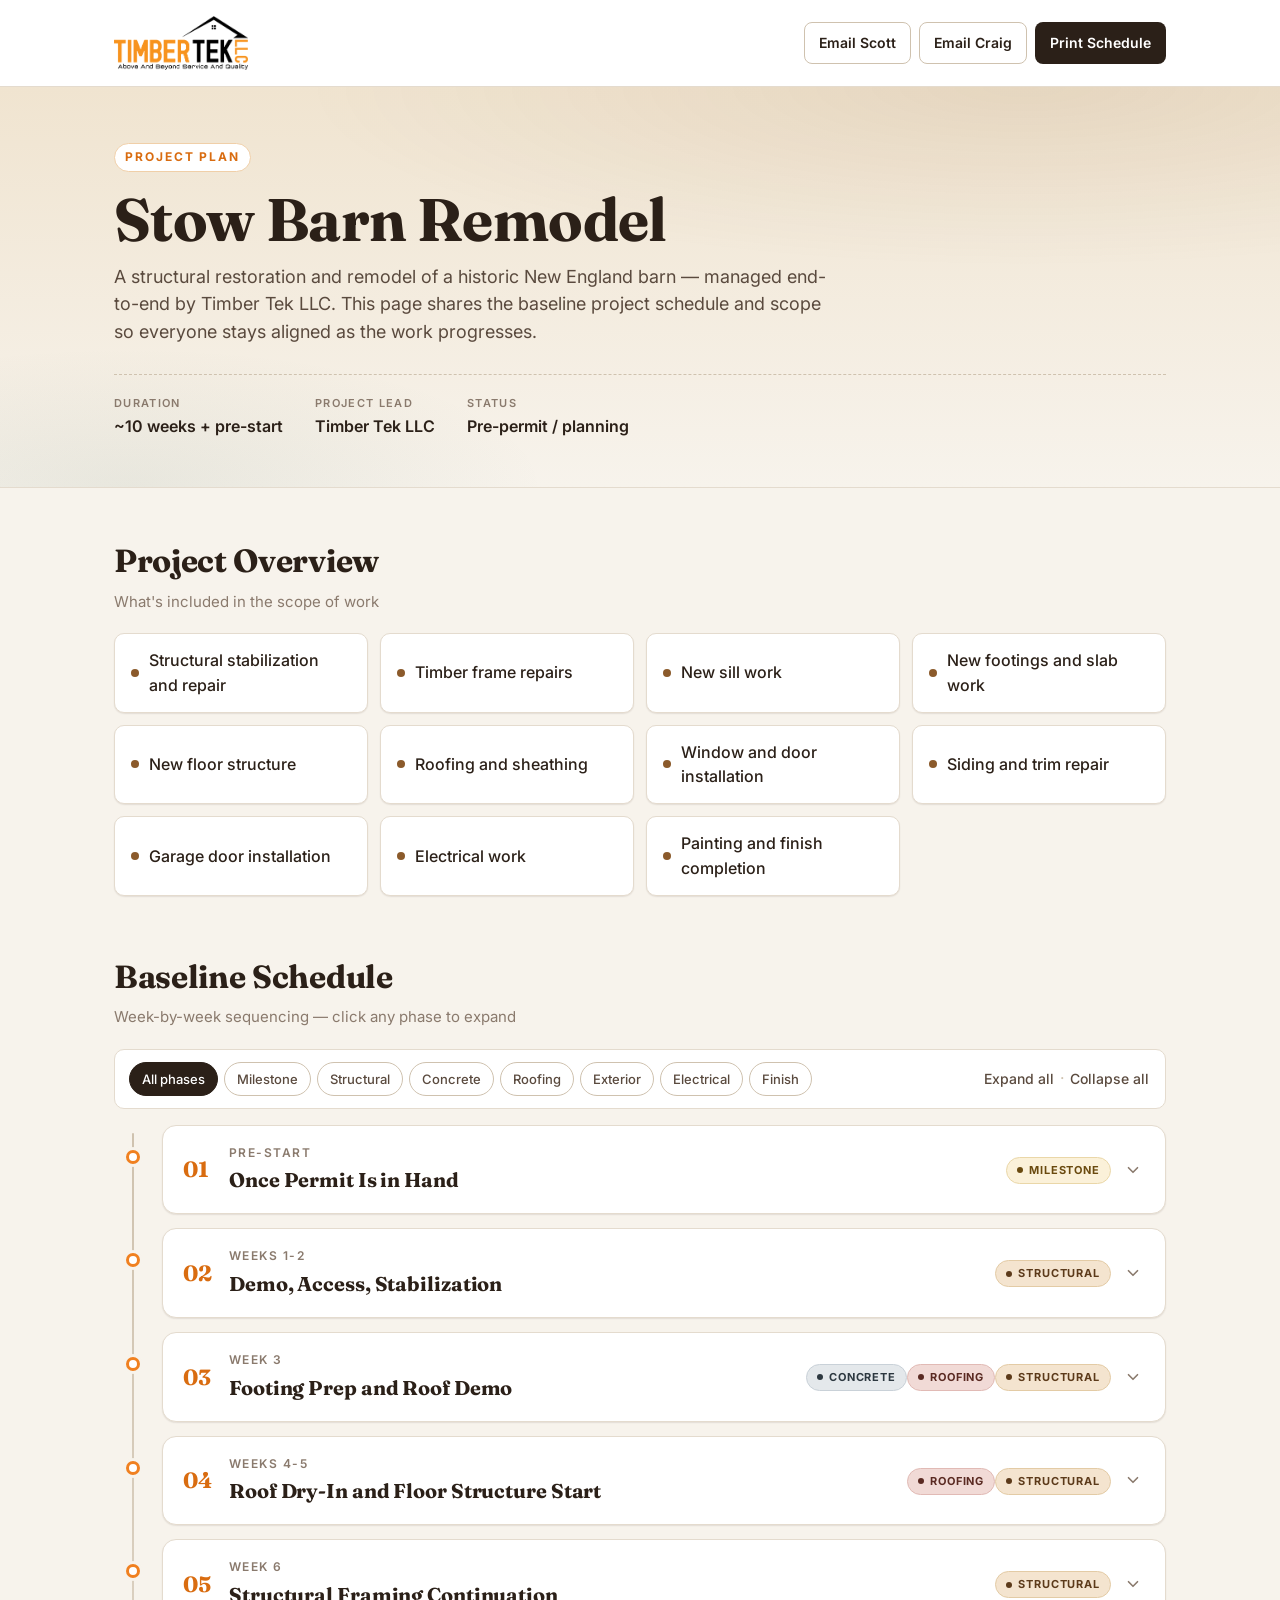
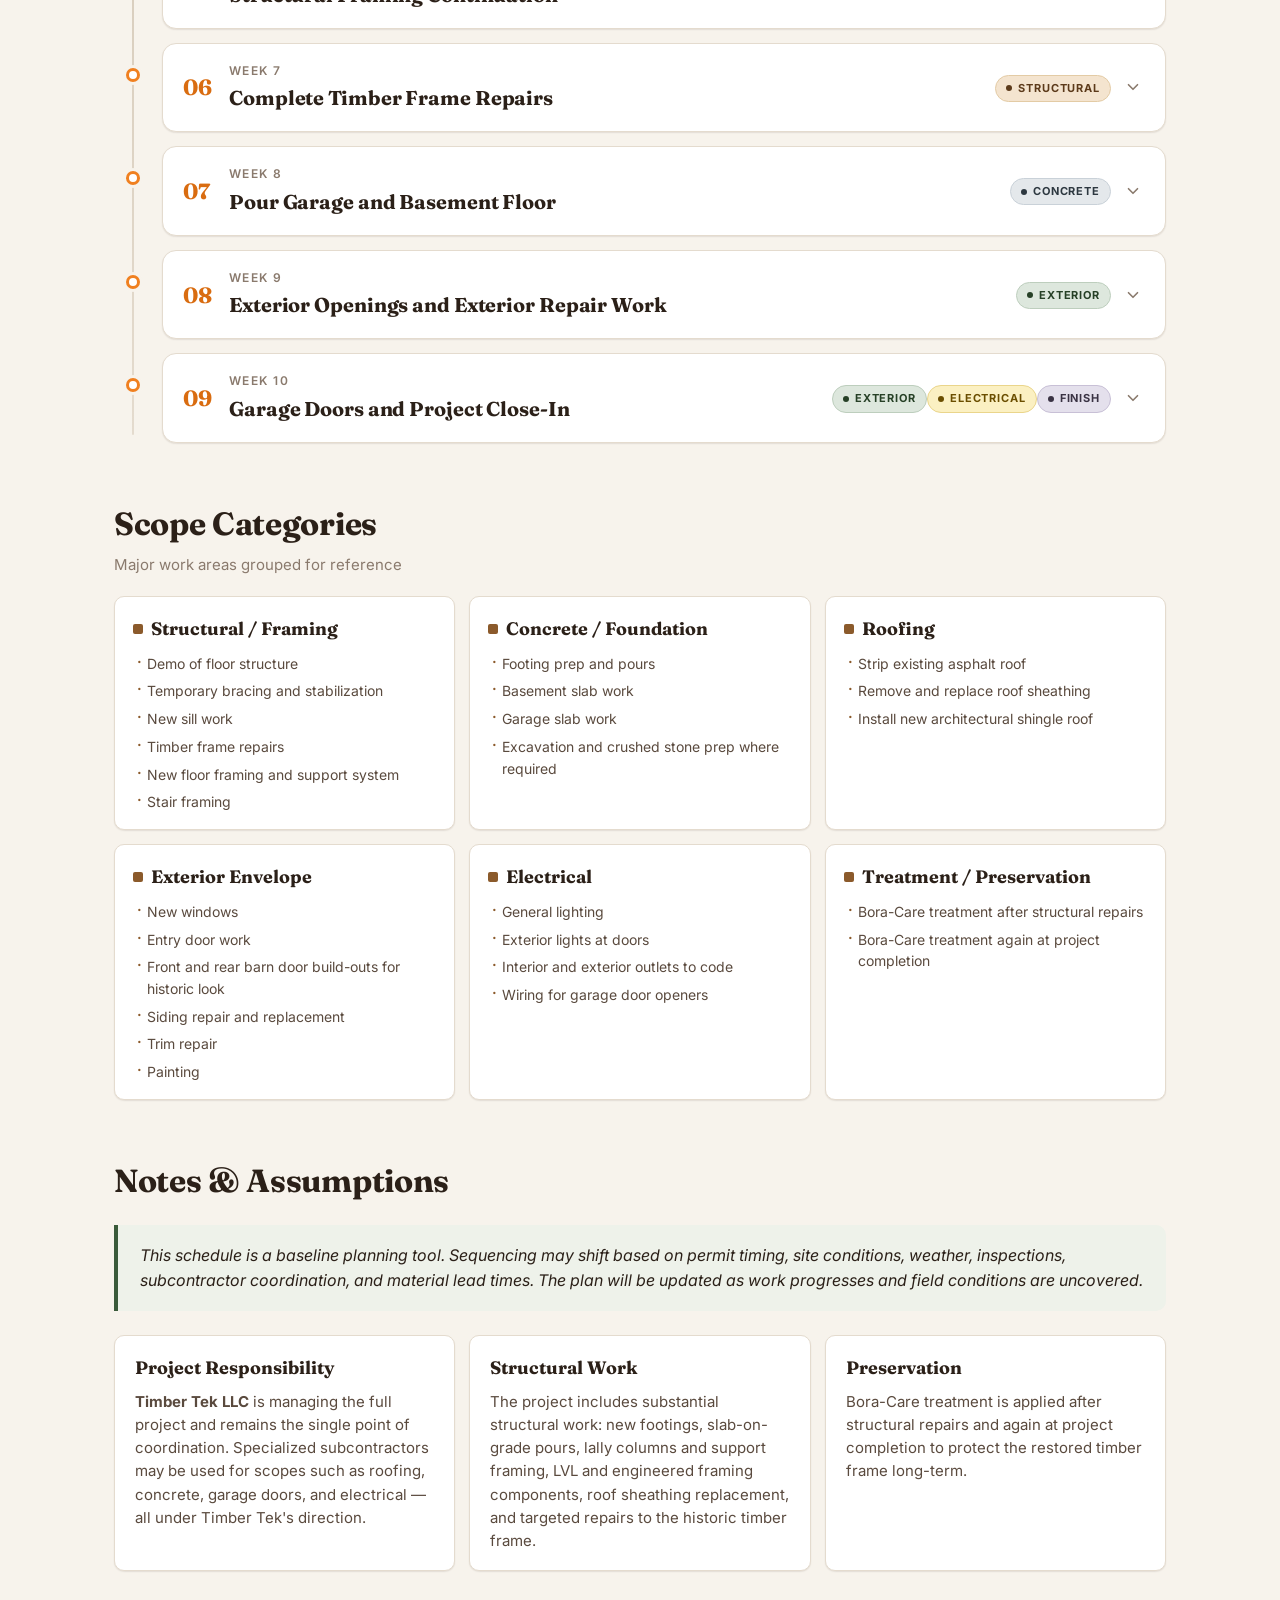
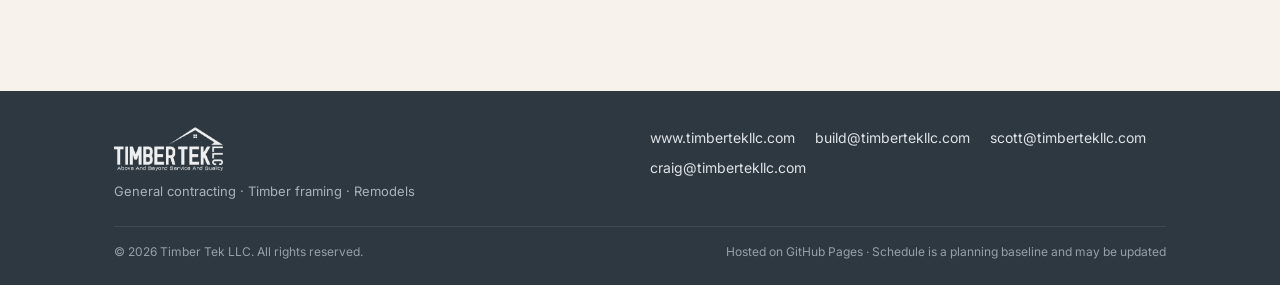
==== index.html @ 4e0761fa "Initial site: Stow Barn Remodel project plan Static HTML/CSS/JS page for Timber Tek LLC to share a p" ====
<!DOCTYPE html>
<html lang="en">
<head>
  <meta charset="UTF-8" />
  <meta name="viewport" content="width=device-width, initial-scale=1.0" />
  <title>Stow Barn Remodel — Timber Tek LLC</title>
  <meta name="description" content="Project plan and schedule for the Stow Barn Remodel, a structural restoration and remodel managed by Timber Tek LLC." />
  <meta name="theme-color" content="#2b2018" />
  <link rel="preconnect" href="https://fonts.googleapis.com" />
  <link rel="preconnect" href="https://fonts.gstatic.com" crossorigin />
  <link href="https://fonts.googleapis.com/css2?family=Fraunces:opsz,wght@9..144,500;9..144,700&family=Inter:wght@400;500;600;700&display=swap" rel="stylesheet" />
  <link rel="stylesheet" href="styles.css" />
</head>
<body>
  <a class="skip-link" href="#overview">Skip to content</a>

  <header class="site-header">
    <div class="container header-inner">
      <a class="brand" href="https://www.timbertekllc.com" target="_blank" rel="noopener" aria-label="Timber Tek LLC">
        <img class="brand-logo" src="assets/timbertek-logo.png" alt="Timber Tek LLC — Above And Beyond Service And Quality" width="323" height="130" />
      </a>

      <nav class="header-actions" aria-label="Primary contact">
        <a class="btn btn-ghost" href="mailto:scott@timbertekllc.com">Email Scott</a>
        <a class="btn btn-ghost" href="mailto:craig@timbertekllc.com">Email Craig</a>
        <button class="btn btn-primary" type="button" id="printBtn">Print Schedule</button>
      </nav>
    </div>
  </header>

  <section class="hero">
    <div class="container hero-inner">
      <div class="hero-eyebrow">Project Plan</div>
      <h1 class="hero-title">Stow Barn Remodel</h1>
      <p class="hero-lede">
        A structural restoration and remodel of a historic New England barn — managed end-to-end by Timber Tek LLC.
        This page shares the baseline project schedule and scope so everyone stays aligned as the work progresses.
      </p>
      <div class="hero-meta">
        <div class="meta-item">
          <span class="meta-label">Duration</span>
          <span class="meta-value">~10 weeks + pre-start</span>
        </div>
        <div class="meta-item">
          <span class="meta-label">Project Lead</span>
          <span class="meta-value">Timber Tek LLC</span>
        </div>
        <div class="meta-item">
          <span class="meta-label">Status</span>
          <span class="meta-value">Pre-permit / planning</span>
        </div>
      </div>
    </div>
  </section>

  <main class="container main-content">

    <section id="overview" class="section">
      <header class="section-head">
        <h2 class="section-title">Project Overview</h2>
        <p class="section-kicker">What's included in the scope of work</p>
      </header>
      <div class="overview-grid" id="overviewGrid" role="list"></div>
    </section>

    <section id="schedule" class="section">
      <header class="section-head">
        <h2 class="section-title">Baseline Schedule</h2>
        <p class="section-kicker">Week-by-week sequencing — click any phase to expand</p>
      </header>

      <div class="schedule-toolbar" role="toolbar" aria-label="Schedule filters">
        <div class="filter-group" id="filterGroup" role="group" aria-label="Filter by category">
          <button class="chip chip-active" type="button" data-filter="all">All phases</button>
        </div>
        <div class="toolbar-actions">
          <button class="link-btn" type="button" id="expandAllBtn">Expand all</button>
          <span class="toolbar-sep" aria-hidden="true">&middot;</span>
          <button class="link-btn" type="button" id="collapseAllBtn">Collapse all</button>
        </div>
      </div>

      <ol class="timeline" id="timeline"></ol>
    </section>

    <section id="scope" class="section">
      <header class="section-head">
        <h2 class="section-title">Scope Categories</h2>
        <p class="section-kicker">Major work areas grouped for reference</p>
      </header>
      <div class="scope-grid" id="scopeGrid"></div>
    </section>

    <section id="notes" class="section">
      <header class="section-head">
        <h2 class="section-title">Notes &amp; Assumptions</h2>
      </header>
      <blockquote class="callout">
        This schedule is a baseline planning tool. Sequencing may shift based on permit timing, site
        conditions, weather, inspections, subcontractor coordination, and material lead times. The plan
        will be updated as work progresses and field conditions are uncovered.
      </blockquote>

      <div class="notes-grid">
        <article class="note-card">
          <h3>Project Responsibility</h3>
          <p>
            <strong>Timber Tek LLC</strong> is managing the full project and remains the single point of
            coordination. Specialized subcontractors may be used for scopes such as roofing, concrete,
            garage doors, and electrical — all under Timber Tek's direction.
          </p>
        </article>
        <article class="note-card">
          <h3>Structural Work</h3>
          <p>
            The project includes substantial structural work: new footings, slab-on-grade pours, lally
            columns and support framing, LVL and engineered framing components, roof sheathing
            replacement, and targeted repairs to the historic timber frame.
          </p>
        </article>
        <article class="note-card">
          <h3>Preservation</h3>
          <p>
            Bora-Care treatment is applied after structural repairs and again at project completion to
            protect the restored timber frame long-term.
          </p>
        </article>
      </div>
    </section>
  </main>

  <footer class="site-footer">
    <div class="container footer-inner">
      <div class="footer-brand">
        <img class="footer-logo" src="assets/timbertek-logo.png" alt="Timber Tek LLC" />
        <div class="footer-tag">General contracting &middot; Timber framing &middot; Remodels</div>
      </div>
      <div class="footer-links">
        <a href="https://www.timbertekllc.com" target="_blank" rel="noopener">www.timbertekllc.com</a>
        <a href="mailto:build@timbertekllc.com">build@timbertekllc.com</a>
        <a href="mailto:scott@timbertekllc.com">scott@timbertekllc.com</a>
        <a href="mailto:craig@timbertekllc.com">craig@timbertekllc.com</a>
      </div>
      <div class="footer-fine">
        <div>&copy; <span id="year"></span> Timber Tek LLC. All rights reserved.</div>
        <div class="footer-note">Hosted on GitHub Pages &middot; Schedule is a planning baseline and may be updated</div>
      </div>
    </div>
  </footer>

  <script src="app.js" defer></script>
</body>
</html>
---- styles.css ----
/* Stow Barn Remodel — Timber Tek LLC
   Palette: warm neutrals, wood, slate, forest */

:root {
  --bg: #f7f3ec;
  --bg-elev: #ffffff;
  --ink: #2b2018;
  --ink-soft: #5a4a3e;
  --ink-mute: #8a7a6d;
  --line: #e4dbce;
  --line-strong: #cfc2af;

  --wood: #8b5a2b;
  --wood-dark: #5c3a1a;
  --forest: #3a5a3a;
  --forest-dark: #264026;
  --slate: #44525a;
  --slate-dark: #2d3840;
  --barn: #7a2a22;

  /* Pulled from Timber Tek logo */
  --ttek-orange: #f08020;
  --ttek-orange-dark: #d96c10;

  --accent: var(--ttek-orange-dark);
  --accent-ink: #fff;

  --radius: 10px;
  --radius-lg: 14px;
  --shadow-sm: 0 1px 2px rgba(43, 32, 24, 0.06), 0 1px 1px rgba(43, 32, 24, 0.04);
  --shadow-md: 0 2px 4px rgba(43, 32, 24, 0.06), 0 6px 16px rgba(43, 32, 24, 0.08);
  --shadow-lg: 0 4px 8px rgba(43, 32, 24, 0.08), 0 16px 32px rgba(43, 32, 24, 0.10);

  --font-sans: "Inter", system-ui, -apple-system, Segoe UI, Roboto, Helvetica, Arial, sans-serif;
  --font-serif: "Fraunces", Georgia, "Times New Roman", serif;

  --max-w: 1100px;
}

/* Reset */
*, *::before, *::after { box-sizing: border-box; }
html { -webkit-text-size-adjust: 100%; scroll-behavior: smooth; }
body {
  margin: 0;
  font-family: var(--font-sans);
  font-size: 16px;
  line-height: 1.55;
  color: var(--ink);
  background: var(--bg);
  -webkit-font-smoothing: antialiased;
  -moz-osx-font-smoothing: grayscale;
}
img { max-width: 100%; display: block; }
button { font: inherit; cursor: pointer; border: 0; background: transparent; color: inherit; }
a { color: var(--wood-dark); text-decoration: none; }
a:hover { text-decoration: underline; }

.container {
  width: 100%;
  max-width: var(--max-w);
  margin: 0 auto;
  padding: 0 24px;
}

/* Accessibility */
.skip-link {
  position: absolute; left: -9999px; top: 0;
  background: var(--ink); color: #fff; padding: 8px 12px; border-radius: 0 0 8px 0;
}
.skip-link:focus { left: 0; z-index: 100; }

:focus-visible {
  outline: 2px solid var(--wood-dark);
  outline-offset: 2px;
  border-radius: 4px;
}

/* Header */
.site-header {
  background: var(--bg-elev);
  border-bottom: 1px solid var(--line);
  position: sticky; top: 0; z-index: 10;
  backdrop-filter: saturate(1.1);
}
.header-inner {
  display: flex; align-items: center; justify-content: space-between;
  padding-top: 16px; padding-bottom: 16px; gap: 16px;
}
.brand {
  display: inline-flex; align-items: center;
  text-decoration: none;
}
.brand:hover { text-decoration: none; }
.brand-logo {
  height: 54px;
  width: auto;
  display: block;
}

.header-actions { display: flex; gap: 8px; align-items: center; flex-wrap: wrap; }

/* Buttons */
.btn {
  display: inline-flex; align-items: center; justify-content: center;
  padding: 9px 14px; border-radius: 8px;
  font-weight: 600; font-size: 14px;
  border: 1px solid transparent;
  transition: background-color 0.15s ease, border-color 0.15s ease, color 0.15s ease, transform 0.05s ease;
  text-decoration: none; white-space: nowrap;
}
.btn:hover { text-decoration: none; }
.btn:active { transform: translateY(1px); }

.btn-primary { background: var(--ink); color: #fff; }
.btn-primary:hover { background: #3a2b20; }

.btn-ghost {
  background: transparent; color: var(--ink);
  border-color: var(--line-strong);
}
.btn-ghost:hover { background: #f0e7d6; border-color: var(--wood); }

.link-btn {
  color: var(--ink-soft); font-size: 14px; font-weight: 500;
  padding: 4px 2px;
}
.link-btn:hover { color: var(--wood-dark); text-decoration: underline; }

/* Hero */
.hero {
  background:
    linear-gradient(180deg, #f0e4d0 0%, var(--bg) 100%);
  border-bottom: 1px solid var(--line);
  padding: 56px 0 48px;
  position: relative;
  overflow: hidden;
}
.hero::after {
  content: ""; position: absolute; inset: 0;
  background:
    radial-gradient(1200px 300px at 80% 0%, rgba(139, 90, 43, 0.10), transparent 60%),
    radial-gradient(600px 200px at 10% 100%, rgba(58, 90, 58, 0.08), transparent 70%);
  pointer-events: none;
}
.hero-inner { position: relative; z-index: 1; }
.hero-eyebrow {
  display: inline-block; font-size: 12px; letter-spacing: 0.16em; text-transform: uppercase;
  color: var(--ttek-orange-dark); font-weight: 700;
  padding: 4px 10px; border: 1px solid #f0cfa8; border-radius: 999px; background: #fff;
}
.hero-title {
  font-family: var(--font-serif);
  font-weight: 700;
  font-size: clamp(40px, 6vw, 60px);
  line-height: 1.05;
  letter-spacing: -0.01em;
  margin: 16px 0 12px;
}
.hero-lede {
  font-size: clamp(16px, 1.6vw, 18px);
  color: var(--ink-soft);
  max-width: 720px; margin: 0 0 28px;
}
.hero-meta {
  display: flex; flex-wrap: wrap; gap: 20px 32px;
  padding-top: 20px; border-top: 1px dashed var(--line-strong);
}
.meta-item { display: flex; flex-direction: column; }
.meta-label {
  font-size: 11px; letter-spacing: 0.12em; text-transform: uppercase; color: var(--ink-mute); font-weight: 600;
}
.meta-value { font-weight: 600; color: var(--ink); margin-top: 2px; }

/* Main sections */
.main-content { padding: 48px 24px 24px; }
.section { margin-bottom: 56px; scroll-margin-top: 80px; }
.section-head { margin-bottom: 20px; }
.section-title {
  font-family: var(--font-serif);
  font-weight: 700;
  font-size: clamp(26px, 3vw, 32px);
  margin: 0 0 4px;
  letter-spacing: -0.01em;
}
.section-kicker { color: var(--ink-mute); margin: 0; font-size: 15px; }

/* Overview grid */
.overview-grid {
  display: grid;
  grid-template-columns: repeat(auto-fill, minmax(220px, 1fr));
  gap: 12px;
}
.overview-card {
  background: var(--bg-elev);
  border: 1px solid var(--line);
  border-radius: var(--radius);
  padding: 14px 16px;
  box-shadow: var(--shadow-sm);
  display: flex; align-items: center; gap: 10px;
  font-weight: 500;
}
.overview-dot {
  width: 8px; height: 8px; border-radius: 50%; flex: 0 0 auto;
  background: var(--wood);
}

/* Schedule toolbar */
.schedule-toolbar {
  display: flex; flex-wrap: wrap; justify-content: space-between; align-items: center;
  gap: 12px; margin-bottom: 16px;
  padding: 12px 14px;
  background: var(--bg-elev);
  border: 1px solid var(--line);
  border-radius: var(--radius);
}
.filter-group { display: flex; flex-wrap: wrap; gap: 6px; }
.chip {
  font-size: 13px; font-weight: 500;
  padding: 6px 12px;
  border-radius: 999px;
  border: 1px solid var(--line-strong);
  background: #fff;
  color: var(--ink-soft);
  transition: background 0.15s ease, color 0.15s ease, border-color 0.15s ease;
}
.chip:hover { background: #f0e7d6; color: var(--ink); }
.chip-active {
  background: var(--ink); color: #fff; border-color: var(--ink);
}
.chip-active:hover { background: var(--ink); color: #fff; }
.toolbar-actions { display: flex; align-items: center; gap: 4px; }
.toolbar-sep { color: var(--line-strong); }

/* Timeline */
.timeline {
  list-style: none; margin: 0; padding: 0;
  position: relative;
}
.timeline::before {
  content: ""; position: absolute;
  left: 18px; top: 8px; bottom: 8px;
  width: 2px;
  background: linear-gradient(180deg, var(--line-strong) 0%, var(--line) 100%);
  border-radius: 2px;
}

.phase {
  position: relative;
  margin-left: 48px;
  margin-bottom: 14px;
  background: var(--bg-elev);
  border: 1px solid var(--line);
  border-radius: var(--radius-lg);
  box-shadow: var(--shadow-sm);
  transition: box-shadow 0.2s ease, border-color 0.2s ease;
}
.phase:hover { box-shadow: var(--shadow-md); border-color: var(--line-strong); }
.phase.phase-open { box-shadow: var(--shadow-md); }
.phase.is-hidden { display: none; }

.phase::before {
  content: ""; position: absolute;
  left: -37px; top: 24px;
  width: 14px; height: 14px;
  border-radius: 50%;
  background: var(--bg-elev);
  border: 3px solid var(--ttek-orange);
  box-shadow: 0 0 0 3px var(--bg);
}

.phase-head {
  width: 100%;
  display: grid;
  grid-template-columns: auto 1fr auto;
  align-items: center;
  gap: 14px;
  padding: 18px 20px;
  text-align: left;
  border-radius: var(--radius-lg);
}
.phase-head:hover { background: #faf5ea; }
.phase-index {
  font-family: var(--font-serif); font-size: 22px; font-weight: 700;
  color: var(--ttek-orange-dark);
  min-width: 32px;
}
.phase-title-wrap { min-width: 0; }
.phase-timeframe {
  font-size: 12px; letter-spacing: 0.12em; text-transform: uppercase;
  color: var(--ink-mute); font-weight: 600;
}
.phase-title {
  font-family: var(--font-serif);
  font-size: 20px; font-weight: 700; margin: 2px 0 0;
  letter-spacing: -0.005em;
}
.phase-meta {
  display: flex; align-items: center; gap: 10px;
}
.phase-caret {
  width: 24px; height: 24px; display: grid; place-items: center;
  color: var(--ink-mute);
  transition: transform 0.2s ease;
}
.phase-open .phase-caret { transform: rotate(180deg); }

.phase-body {
  display: none;
  padding: 0 20px 20px;
  border-top: 1px solid var(--line);
}
.phase-open .phase-body { display: block; padding-top: 16px; }

.phase-focus {
  color: var(--ink-soft);
  font-size: 14px;
  margin: 0 0 14px;
  padding-left: 12px;
  border-left: 3px solid var(--line-strong);
}
.phase-tasks {
  list-style: none; padding: 0; margin: 0;
  display: grid; gap: 8px;
}
.phase-tasks li {
  display: grid;
  grid-template-columns: 20px 1fr;
  gap: 10px;
  align-items: start;
  font-size: 15px;
  color: var(--ink);
}
.phase-tasks li::before {
  content: ""; display: block;
  width: 6px; height: 6px; border-radius: 50%;
  background: var(--wood);
  margin-top: 9px; margin-left: 6px;
}

/* Category tags */
.tag {
  display: inline-flex; align-items: center; gap: 6px;
  font-size: 11px; font-weight: 700; letter-spacing: 0.08em; text-transform: uppercase;
  padding: 4px 10px; border-radius: 999px;
  border: 1px solid transparent;
}
.tag::before {
  content: ""; width: 6px; height: 6px; border-radius: 50%; background: currentColor;
}
.tag-Milestone   { color: #6a4a0f; background: #fbf1d9; border-color: #ead7a8; }
.tag-Structural  { color: var(--wood-dark); background: #f4e4cf; border-color: #e3cba5; }
.tag-Concrete    { color: var(--slate-dark); background: #e4e8eb; border-color: #c9d1d8; }
.tag-Roofing     { color: #5a2a22; background: #f1dad6; border-color: #e1bab5; }
.tag-Exterior    { color: var(--forest-dark); background: #dde7dd; border-color: #bdcebd; }
.tag-Electrical  { color: #6b4e00; background: #fbf0c2; border-color: #ead58b; }
.tag-Finish      { color: #3a3344; background: #e4e0ec; border-color: #c8c0d6; }

/* Scope */
.scope-grid {
  display: grid;
  grid-template-columns: repeat(auto-fill, minmax(260px, 1fr));
  gap: 14px;
}
.scope-card {
  background: var(--bg-elev);
  border: 1px solid var(--line);
  border-radius: var(--radius);
  padding: 18px 18px 16px;
  box-shadow: var(--shadow-sm);
}
.scope-card h3 {
  font-family: var(--font-serif);
  font-size: 18px; margin: 0 0 10px;
  display: flex; align-items: center; gap: 8px;
}
.scope-card h3::before {
  content: ""; width: 10px; height: 10px; border-radius: 2px;
  background: var(--wood);
}
.scope-card ul { list-style: none; padding: 0; margin: 0; display: grid; gap: 6px; }
.scope-card li { font-size: 14px; color: var(--ink-soft); padding-left: 14px; position: relative; }
.scope-card li::before {
  content: "·"; position: absolute; left: 4px; top: -2px; color: var(--wood); font-weight: 700;
}

/* Notes */
.callout {
  margin: 0 0 24px;
  padding: 18px 22px;
  border-left: 4px solid var(--forest);
  background: #eef2ea;
  color: var(--ink);
  border-radius: 0 var(--radius) var(--radius) 0;
  font-style: italic;
}
.notes-grid {
  display: grid;
  grid-template-columns: repeat(auto-fit, minmax(280px, 1fr));
  gap: 14px;
}
.note-card {
  background: var(--bg-elev);
  border: 1px solid var(--line);
  border-radius: var(--radius);
  padding: 18px 20px;
  box-shadow: var(--shadow-sm);
}
.note-card h3 {
  font-family: var(--font-serif); font-size: 18px; margin: 0 0 8px;
}
.note-card p { margin: 0; color: var(--ink-soft); font-size: 15px; }

/* Footer */
.site-footer {
  margin-top: 40px;
  background: var(--slate-dark);
  color: #dfe3e7;
  padding: 36px 0 24px;
}
.footer-inner {
  display: grid; gap: 20px;
  grid-template-columns: 1fr;
}
.footer-logo {
  height: 44px; width: auto; display: block; margin-bottom: 10px;
  filter: brightness(0) invert(1) opacity(0.92);
}
.footer-name { font-family: var(--font-serif); font-weight: 700; font-size: 20px; color: #fff; }
.footer-tag { font-size: 13px; color: #a9b2ba; margin-top: 2px; }
.footer-links { display: flex; flex-wrap: wrap; gap: 8px 20px; }
.footer-links a { color: #dfe3e7; font-size: 14px; }
.footer-links a:hover { color: #fff; }
.footer-fine {
  display: flex; justify-content: space-between; flex-wrap: wrap; gap: 6px;
  font-size: 12px; color: #97a0a8;
  border-top: 1px solid #3c4a54;
  padding-top: 16px; margin-top: 4px;
}

/* Responsive */
@media (min-width: 720px) {
  .footer-inner {
    grid-template-columns: 1fr 1fr;
    align-items: start;
  }
  .footer-fine { grid-column: 1 / -1; }
}
@media (max-width: 640px) {
  .header-inner { flex-direction: column; align-items: flex-start; gap: 12px; }
  .brand-logo { height: 46px; }
  .header-actions { width: 100%; }
  .header-actions .btn { flex: 1; }
  .phase { margin-left: 36px; }
  .phase::before { left: -28px; }
  .timeline::before { left: 10px; }
  .phase-head { grid-template-columns: 1fr auto; padding: 16px; }
  .phase-index { display: none; }
}

/* Print */
@media print {
  :root { --bg: #fff; }
  body { background: #fff; color: #000; font-size: 11pt; }
  .site-header, .site-footer, .schedule-toolbar, .hero::after { display: none !important; }
  .hero { padding: 16px 0; background: #fff; border-bottom: 1px solid #000; }
  .hero-title { font-size: 28pt; }
  .hero-lede { font-size: 11pt; color: #333; }
  .main-content { padding: 12px 0; }
  .section { margin-bottom: 20px; page-break-inside: avoid; }
  .overview-card, .scope-card, .note-card, .phase, .callout {
    box-shadow: none;
    border-color: #ccc;
  }
  .phase-body { display: block !important; padding: 0 16px 14px; }
  .phase-caret { display: none; }
  .timeline::before { background: #bbb; }
  .phase::before { border-color: #555; box-shadow: 0 0 0 3px #fff; }
  a { color: #000; text-decoration: none; }
  .btn, .link-btn { display: none; }
}
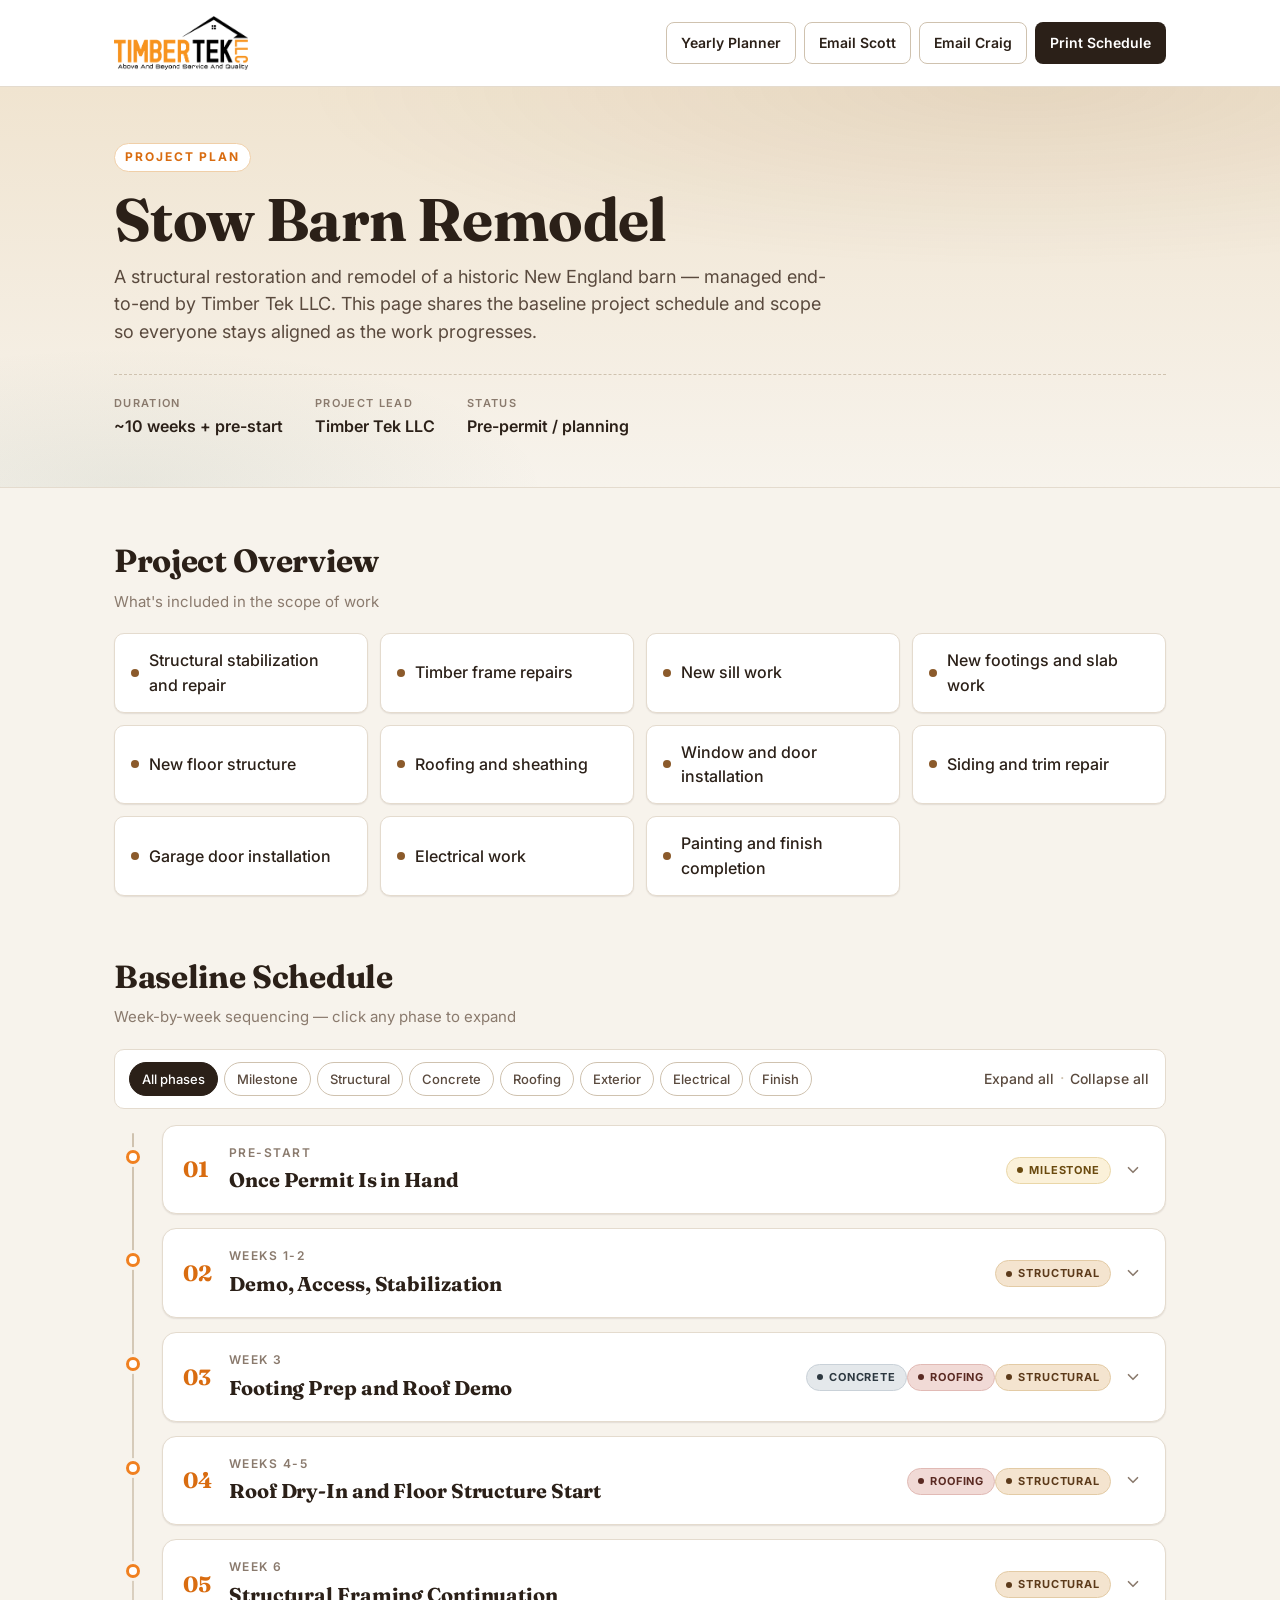
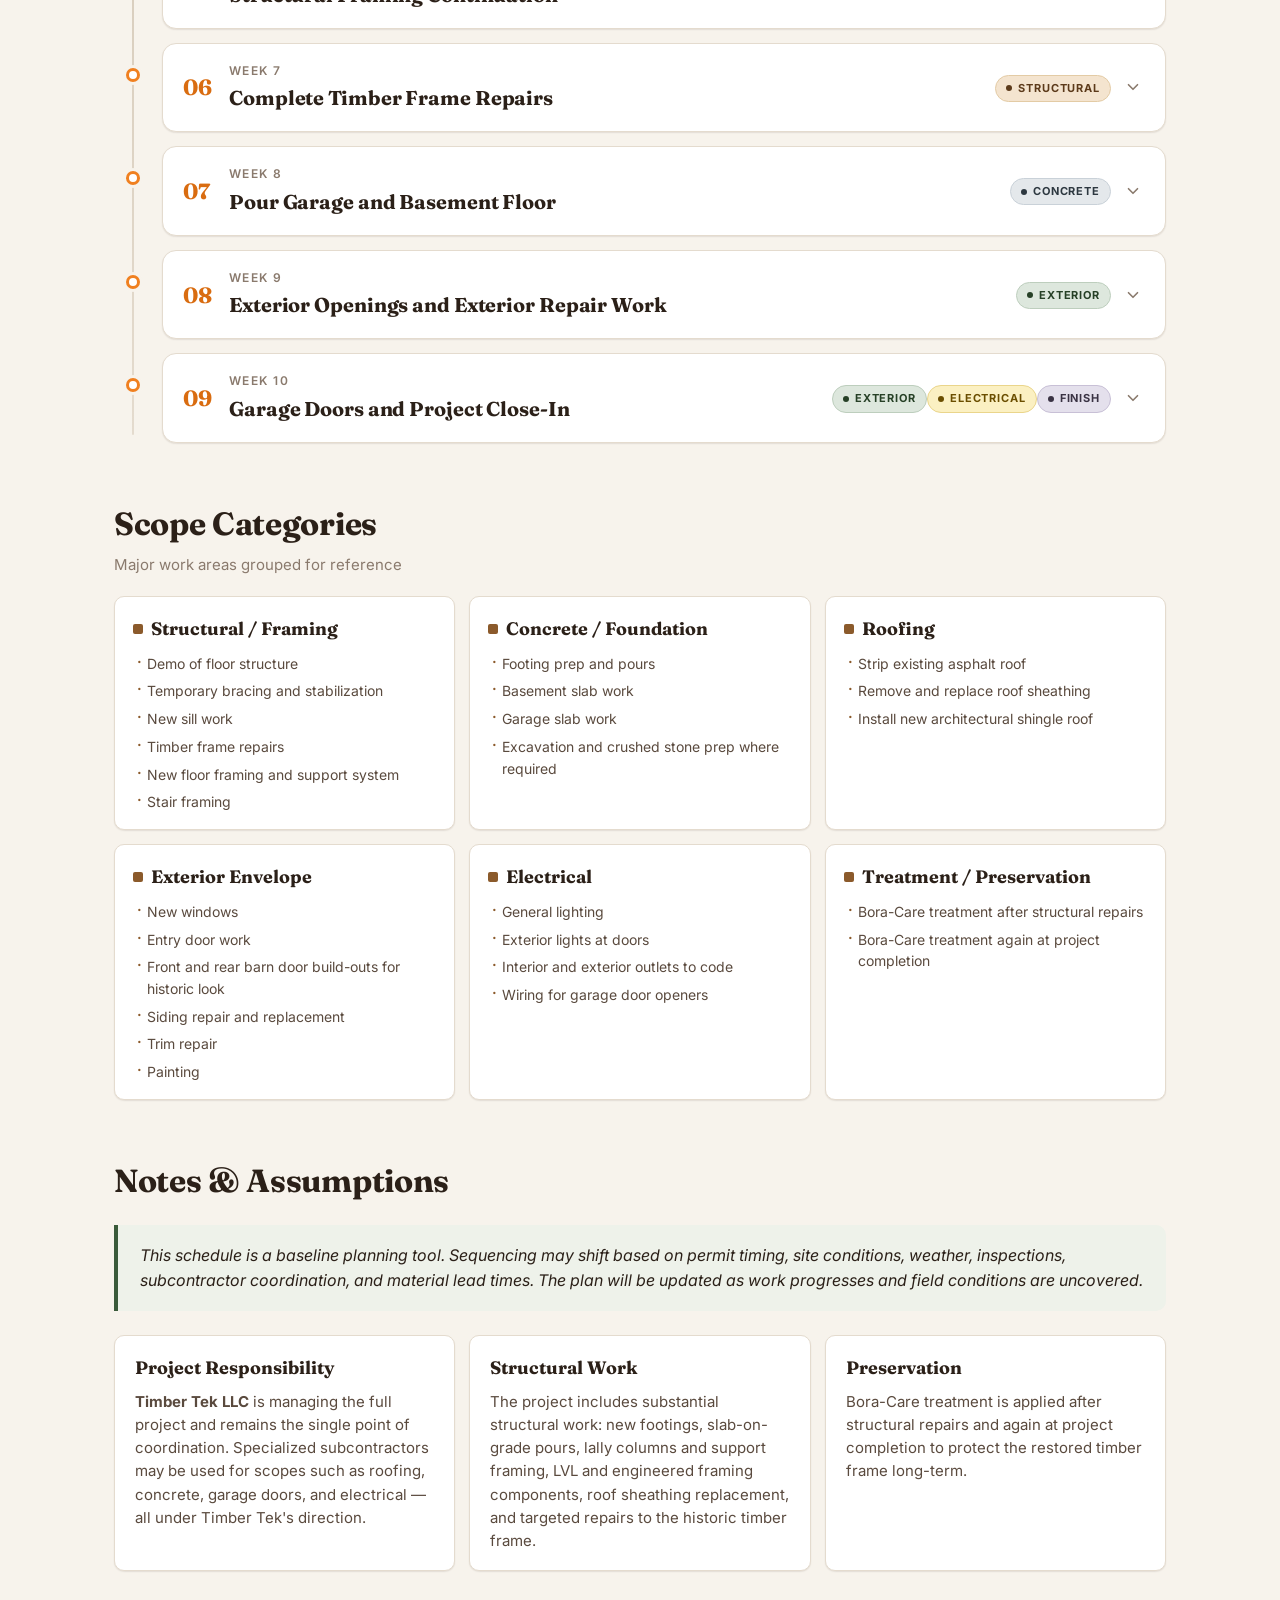
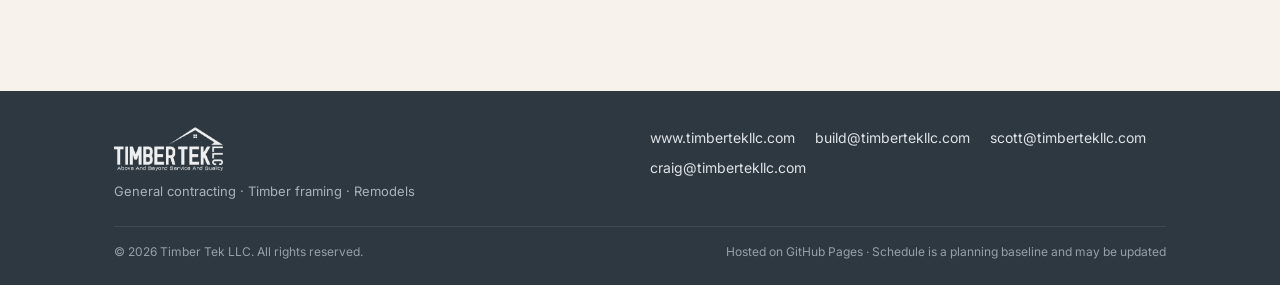
==== commit c8330252: "Add interactive yearly planner with Google Calendar two-way sync New calendar.html page renders 12 m" ====
--- a/index.html
+++ b/index.html
@@ -21,6 +21,7 @@
       </a>
 
       <nav class="header-actions" aria-label="Primary contact">
+        <a class="btn btn-ghost" href="calendar.html">Yearly Planner</a>
         <a class="btn btn-ghost" href="mailto:scott@timbertekllc.com">Email Scott</a>
         <a class="btn btn-ghost" href="mailto:craig@timbertekllc.com">Email Craig</a>
         <button class="btn btn-primary" type="button" id="printBtn">Print Schedule</button>
